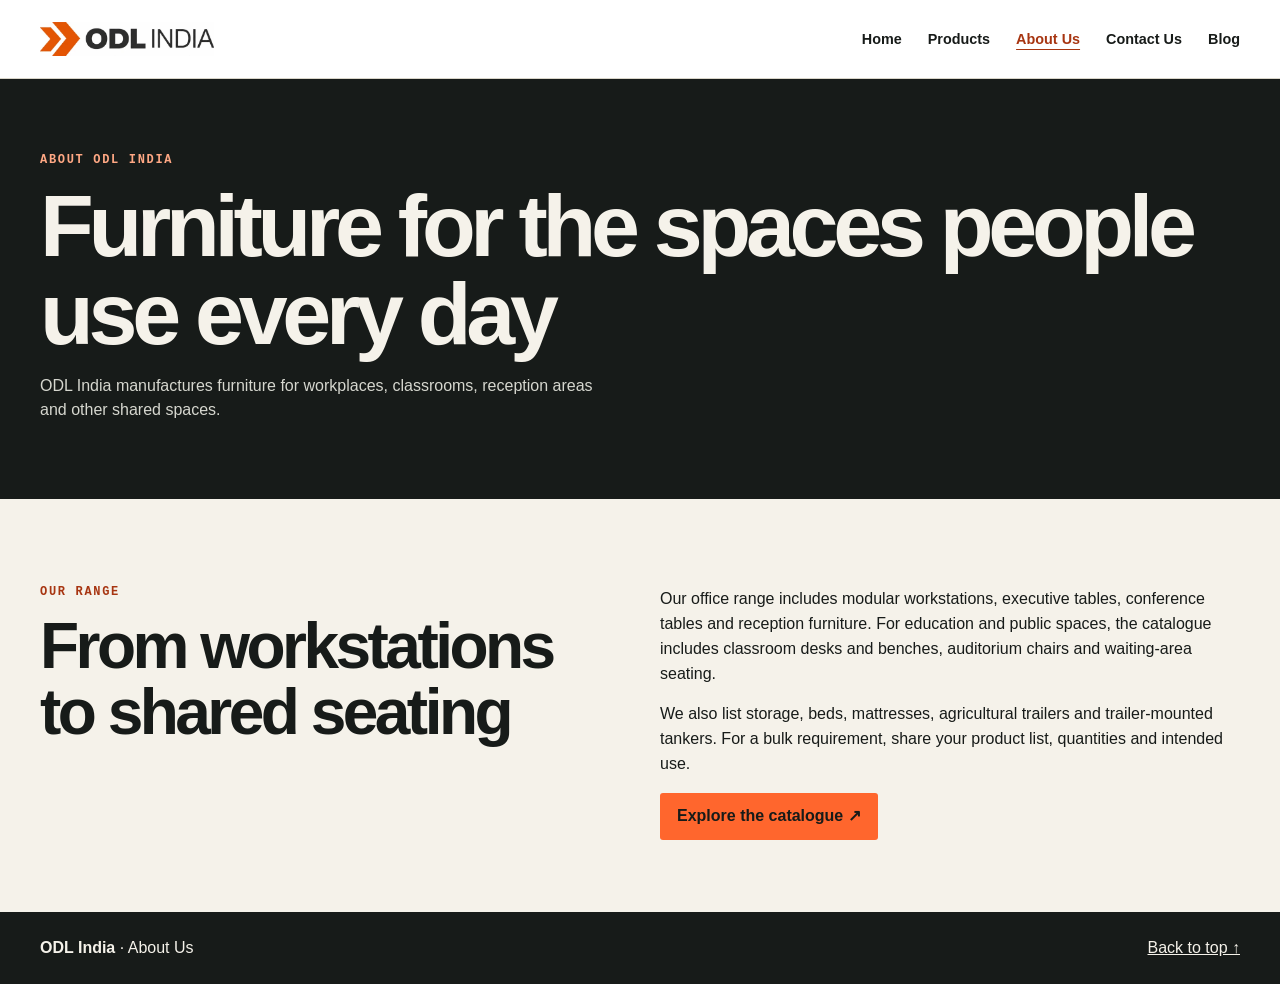
==== about.html @ 6870d9a2 "Build five-page ODL India website" ====
<!doctype html>
<html lang="en-IN">
<head>
<meta charset="utf-8">
<meta name="viewport" content="width=device-width, initial-scale=1">
<title>About Us | ODL India</title>
<meta name="description" content="Learn about ODL India’s manufacturing focus and the furniture ranges it offers for workplaces, education and shared spaces.">
<meta name="theme-color" content="#171b19">
<link rel="icon" href="data:image/svg+xml,%3Csvg xmlns='http://www.w3.org/2000/svg' viewBox='0 0 48 48'%3E%3Cpath fill='%23e95314' d='M3 13h9l11 11-11 11H3l11-11zm12-5h12l16 16-16 16H15l16-16z'/%3E%3C/svg%3E">
<link rel="stylesheet" href="styles.css">

</head>
<body>
<a class="skip" href="#main">Skip to content</a>
<header id="top"><div class="wrap nav">
<a class="brand" href="index.html" aria-label="ODL India home"><img src="[data-uri]" alt="ODL India" width="174" height="34"></a>
<nav aria-label="Main navigation"><a href="index.html">Home</a><a href="products.html">Products</a><a href="about.html" aria-current="page">About Us</a><a href="contact.html">Contact Us</a><a href="blog.html">Blog</a></nav>
</div></header>
<main id="main"><section class="page-lead"><div class="wrap"><p class="kicker">About ODL India</p><h1>Furniture for the spaces people use every day</h1><p>ODL India manufactures furniture for workplaces, classrooms, reception areas and other shared spaces.</p></div></section><section class="wrap section split"><div><p class="kicker">Our range</p><h2>From workstations to shared seating</h2></div><div><p>Our office range includes modular workstations, executive tables, conference tables and reception furniture. For education and public spaces, the catalogue includes classroom desks and benches, auditorium chairs and waiting-area seating.</p><p>We also list storage, beds, mattresses, agricultural trailers and trailer-mounted tankers. For a bulk requirement, share your product list, quantities and intended use.</p><a class="btn" href="products.html">Explore the catalogue ↗</a></div></section></main>
<footer><div class="wrap"><p><strong>ODL India</strong> · About Us</p><a href="#top">Back to top ↑</a></div></footer>
</body>
</html>
---- styles.css ----
:root{color-scheme:light;--ink:#171b19;--paper:#f5f2ea;--orange:#ff662d;--dark-orange:#a73511;--muted:#50534c;--line:#d9d5c9;--mono:ui-monospace,SFMono-Regular,Consolas,monospace}
*{box-sizing:border-box}body{margin:0;background:var(--paper);color:var(--ink);font-family:Arial,Helvetica,sans-serif;line-height:1.55}a{color:inherit}button,input,select,textarea{font:inherit}a,button,input,select,textarea{outline-offset:4px} :focus-visible{outline:3px solid #ad3c17} [hidden]{display:none!important}
.wrap{width:min(1200px,calc(100% - 48px));margin-inline:auto}.skip{position:absolute;top:0;left:1rem;z-index:2;background:white;padding:12px;transform:translateY(-110%)}.skip:focus{transform:none}
header{background:white;border-bottom:1px solid var(--line)}.nav{min-height:78px;display:flex;align-items:center;justify-content:space-between;gap:20px}.brand img{display:block;width:174px;height:auto}.nav nav{display:flex;gap:26px;align-items:center}.nav a{text-decoration:none;font-weight:700;font-size:.9rem}.nav a:hover{text-decoration:underline}
.hero{background:var(--ink);color:var(--paper);overflow:hidden}.hero-grid{display:grid;grid-template-columns:1fr 1fr;align-items:center;min-height:570px;gap:24px;padding-block:62px}.kicker{font-family:var(--mono);font-size:.75rem;letter-spacing:.14em;text-transform:uppercase;font-weight:700}.hero .kicker{color:#ffa884}.hero h1{font-size:clamp(3rem,6.8vw,6.5rem);line-height:.97;letter-spacing:-.075em;margin:22px 0 24px}.hero p:not(.kicker){color:#d6d7cf;max-width:49ch}.actions{display:flex;gap:12px;flex-wrap:wrap;margin-top:32px}.btn{display:inline-flex;align-items:center;justify-content:center;min-height:46px;padding:10px 16px;background:var(--orange);color:var(--ink);border:1px solid transparent;border-radius:3px;text-decoration:none;font-weight:700;cursor:pointer}.btn:hover{background:#ff865a}.btn.secondary{color:var(--paper);background:transparent;border-color:#747872}.btn.secondary:hover{background:#30352f}.hero figure{margin:0}.hero svg{display:block;width:100%;height:auto}.hero figcaption{color:#aeb4a9;font-family:var(--mono);font-size:.7rem;letter-spacing:.1em;text-transform:uppercase;margin-top:10px}
.band{border-bottom:1px solid var(--line)}.band .wrap{display:flex;justify-content:space-between;gap:12px;padding-block:16px;font:700 .74rem var(--mono);letter-spacing:.1em;text-transform:uppercase}.band span:last-child{color:var(--dark-orange)}
section{scroll-margin-top:20px}.section{padding-block:72px}.section h2{font-size:clamp(2.2rem,5vw,4.3rem);line-height:1.03;letter-spacing:-.055em;margin:8px 0 16px}.section .kicker{color:var(--dark-orange)}.intro{max-width:68ch;color:var(--muted)}.controls{margin:24px 0 14px}.controls label,label{display:block;font-weight:700}.controls input{width:min(100%,470px)}input,select,textarea{padding:10px 12px;background:white;border:1px solid #99998e;border-radius:3px;color:var(--ink);min-height:46px}textarea{resize:vertical}.filters{display:flex;gap:8px;flex-wrap:wrap;margin-top:14px}.filters button{padding:7px 12px;min-height:44px;background:white;border:1px solid var(--line);border-radius:3px;color:var(--ink);cursor:pointer}.filters button[aria-pressed=true]{color:white;background:var(--ink);border-color:var(--ink)}#count{min-height:24px;color:var(--muted);font-size:.9rem}.grid{display:grid;grid-template-columns:repeat(3,minmax(0,1fr));gap:12px}.grid article{background:#fff;border:1px solid var(--line);padding:19px;display:flex;flex-direction:column;min-height:165px}.card-label{display:flex;justify-content:space-between;gap:12px;margin:0;color:var(--dark-orange);font:700 .75rem var(--mono)}.grid h3{font-size:1.13rem;line-height:1.35;margin:13px 0 12px}.grid a{margin-top:auto;align-self:flex-start;min-height:44px;display:inline-flex;align-items:center;gap:6px;font-size:.88rem;font-weight:700;text-underline-offset:3px}
.about{border-block:1px solid var(--line);background:#eae5d9}.split{display:grid;grid-template-columns:1fr 1fr;gap:40px;align-items:start}.enquiry form{background:#fff;border:1px solid var(--line);padding:22px;display:grid;gap:13px;min-width:0}.enquiry input,.enquiry select,.enquiry textarea{width:100%;display:block;margin-top:5px}.enquiry .btn{justify-self:start}.form-note{font-size:.9rem;color:var(--muted);margin:0}.enquiry output{font-size:.9rem}footer{background:var(--ink);color:var(--paper)}footer .wrap{display:flex;justify-content:space-between;gap:14px;padding-block:24px}footer p{margin:0}
@media(max-width:850px){.grid{grid-template-columns:repeat(2,minmax(0,1fr))}.hero-grid{min-height:unset}.split{gap:24px}}
@media(max-width:650px){.wrap{width:calc(100% - 32px)}.nav{align-items:flex-start;flex-direction:column;gap:12px;padding-block:16px}.nav nav{gap:18px;flex-wrap:wrap}.brand img{width:144px}.hero-grid,.split{grid-template-columns:1fr}.hero-grid,.section{padding-block:42px}.hero-grid{gap:35px}.grid{grid-template-columns:1fr}.band .wrap,footer .wrap{flex-wrap:wrap}.hero h1{font-size:clamp(3rem,14vw,5rem)}}
@media(prefers-reduced-motion:no-preference){.btn,.filters button{transition:background-color .15s}}

.nav nav a[aria-current="page"]{color:var(--dark-orange);text-decoration:underline;text-underline-offset:5px}
.page-lead{background:var(--ink);color:var(--paper);padding-block:60px}
.page-lead .kicker{color:#ffa884}.page-lead h1{font-size:clamp(2.7rem,7vw,5.5rem);line-height:1;letter-spacing:-.06em;margin:12px 0 16px}
.page-lead p:last-child{max-width:64ch;color:#d6d7cf}
.catalogue-note{margin-top:24px}.home-grid article p{color:var(--muted);margin-top:0}
.blog article{max-width:75ch;border-top:1px solid var(--line);padding-block:22px}
.blog h3{font-size:1.5rem;line-height:1.25;margin:.4em 0}.blog a{font-weight:700}
@media(max-width:650px){.page-lead{padding-block:42px}.nav nav{gap:12px 18px}}
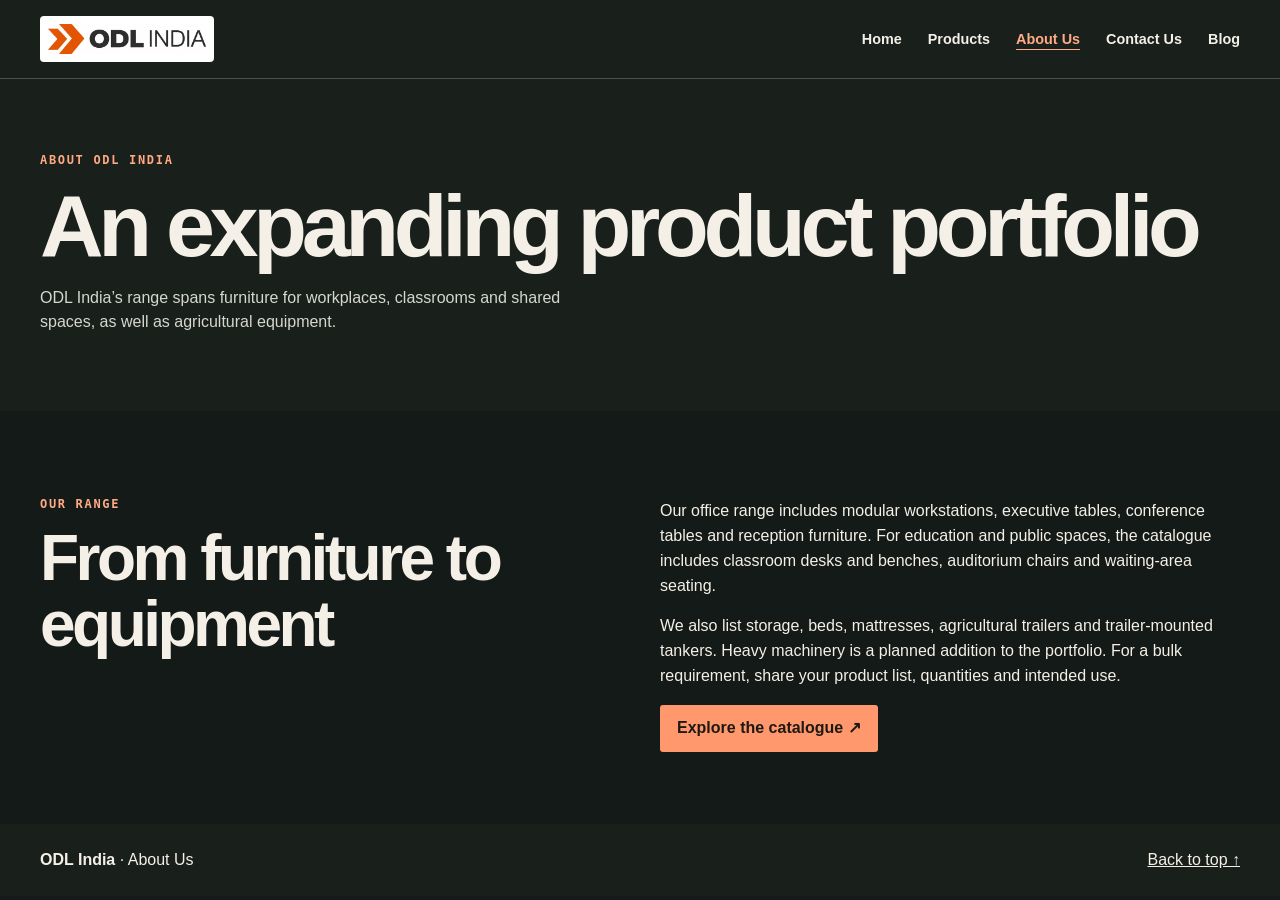
==== commit a7a9fb66: "Launch ODL India Industrial Studio redesign" ====
--- a/about.html
+++ b/about.html
@@ -4,7 +4,7 @@
 <meta charset="utf-8">
 <meta name="viewport" content="width=device-width, initial-scale=1">
 <title>About Us | ODL India</title>
-<meta name="description" content="Learn about ODL India’s manufacturing focus and the furniture ranges it offers for workplaces, education and shared spaces.">
+<meta name="description" content="Learn about ODL India’s furniture and agricultural equipment portfolio and plans for heavy machinery.">
 <meta name="theme-color" content="#171b19">
 <link rel="icon" href="data:image/svg+xml,%3Csvg xmlns='http://www.w3.org/2000/svg' viewBox='0 0 48 48'%3E%3Cpath fill='%23e95314' d='M3 13h9l11 11-11 11H3l11-11zm12-5h12l16 16-16 16H15l16-16z'/%3E%3C/svg%3E">
 <link rel="stylesheet" href="styles.css">
@@ -16,7 +16,7 @@
 <a class="brand" href="index.html" aria-label="ODL India home"><img src="[data-uri]" alt="ODL India" width="174" height="34"></a>
 <nav aria-label="Main navigation"><a href="index.html">Home</a><a href="products.html">Products</a><a href="about.html" aria-current="page">About Us</a><a href="contact.html">Contact Us</a><a href="blog.html">Blog</a></nav>
 </div></header>
-<main id="main"><section class="page-lead"><div class="wrap"><p class="kicker">About ODL India</p><h1>Furniture for the spaces people use every day</h1><p>ODL India manufactures furniture for workplaces, classrooms, reception areas and other shared spaces.</p></div></section><section class="wrap section split"><div><p class="kicker">Our range</p><h2>From workstations to shared seating</h2></div><div><p>Our office range includes modular workstations, executive tables, conference tables and reception furniture. For education and public spaces, the catalogue includes classroom desks and benches, auditorium chairs and waiting-area seating.</p><p>We also list storage, beds, mattresses, agricultural trailers and trailer-mounted tankers. For a bulk requirement, share your product list, quantities and intended use.</p><a class="btn" href="products.html">Explore the catalogue ↗</a></div></section></main>
+<main id="main"><section class="page-lead"><div class="wrap"><p class="kicker">About ODL India</p><h1>An expanding product portfolio</h1><p>ODL India’s range spans furniture for workplaces, classrooms and shared spaces, as well as agricultural equipment.</p></div></section><section class="wrap section split"><div><p class="kicker">Our range</p><h2>From furniture to equipment</h2></div><div><p>Our office range includes modular workstations, executive tables, conference tables and reception furniture. For education and public spaces, the catalogue includes classroom desks and benches, auditorium chairs and waiting-area seating.</p><p>We also list storage, beds, mattresses, agricultural trailers and trailer-mounted tankers. Heavy machinery is a planned addition to the portfolio. For a bulk requirement, share your product list, quantities and intended use.</p><a class="btn" href="products.html">Explore the catalogue ↗</a></div></section></main>
 <footer><div class="wrap"><p><strong>ODL India</strong> · About Us</p><a href="#top">Back to top ↑</a></div></footer>
 </body>
 </html>
--- a/styles.css
+++ b/styles.css
@@ -19,3 +19,37 @@
 .blog article{max-width:75ch;border-top:1px solid var(--line);padding-block:22px}
 .blog h3{font-size:1.5rem;line-height:1.25;margin:.4em 0}.blog a{font-weight:700}
 @media(max-width:650px){.page-lead{padding-block:42px}.nav nav{gap:12px 18px}}
+
+/* Industrial Studio */
+:root{color-scheme:dark;--ink:#f4f0e7;--paper:#141a17;--orange:#ff986d;--dark-orange:#ffab88;--muted:#bac6bc;--line:#47564d;--surface:#202923}
+header,footer,.page-lead,.hero,.studio-strip{background:#191f1b;color:var(--ink)}
+.brand img{background:#fff;padding:8px;border-radius:4px}
+.skip{background:#fff;color:#131814}
+.btn{color:#201912}.btn.secondary{color:var(--ink);border-color:#6a796e}
+.grid article,.filters button,.enquiry form,input,select,textarea{background:var(--surface);color:var(--ink);border-color:var(--line)}
+.filters button[aria-pressed=true]{color:#201912;background:var(--orange);border-color:var(--orange)}
+.hero-grid{grid-template-columns:minmax(0,1.07fr) minmax(0,.93fr);gap:clamp(25px,5vw,70px)}
+.hero h1{font-size:clamp(3rem,6.1vw,6.3rem)}
+.viewer{background:radial-gradient(ellipse at 50% 42%,#34473b,#202923 75%);border:1px solid var(--line)}
+.viewer-heading{display:flex;justify-content:space-between;gap:8px;padding:14px 16px;border-bottom:1px solid var(--line);color:var(--dark-orange);font:700 .72rem var(--mono);text-transform:uppercase;letter-spacing:.1em}
+.hero .viewer figcaption{margin:0;padding:0 16px 12px;text-transform:none;letter-spacing:normal;font-family:inherit;font-size:.83rem}
+.viewer figcaption strong,.viewer figcaption span{display:block}.viewer figcaption strong{color:var(--ink)}
+.viewer-controls{padding:0 16px 16px}.viewer-controls label{font-size:.82rem;margin-top:10px}
+.viewer-controls input{display:block;width:100%;accent-color:var(--orange);padding:0}
+.model-options{display:flex;flex-wrap:wrap;gap:6px}
+.model-options button{background:#1a211c;color:var(--ink);border:1px solid #64766a;padding:6px 9px;min-height:42px;font-size:.8rem}
+.model-options button[aria-pressed=true]{color:#201912;background:var(--orange);border-color:var(--orange)}
+.division-grid{display:grid;grid-template-columns:repeat(3,minmax(0,1fr));gap:14px;margin-top:28px}
+.division{display:flex;flex-direction:column;align-items:flex-start;min-height:255px;padding:22px;background:var(--surface);border:1px solid var(--line)}
+.division svg{color:var(--orange)}.division h3{font-size:1.45rem;line-height:1.15;margin:6px 0}.division p:not(.kicker){color:var(--muted);margin:8px 0 20px}
+.division a,.division .planned{margin-top:auto;font-weight:700}.planned{border:1px solid var(--line);padding:3px 8px;color:var(--muted);font-size:.82rem}
+.studio-strip{border-top:1px solid var(--line)}.studio-strip .actions{margin-top:16px}
+:focus-visible{outline-color:var(--orange)}
+@media(max-width:800px){.hero-grid{grid-template-columns:minmax(0,1fr)}.division-grid{grid-template-columns:minmax(0,1fr)}.division{min-height:0}}
+@media(prefers-reduced-motion:no-preference){.division{transition:border-color .2s,transform .2s}.division:hover,.division:focus-within{transform:translateY(-3px);border-color:var(--orange)}}
+@supports(animation-timeline:view()){
+  @media(prefers-reduced-motion:no-preference){
+    .division{animation:studio-rise linear both;animation-timeline:view();animation-range:entry 0% entry 85%}
+    @keyframes studio-rise{from{translate:0 20px;opacity:.72}to{translate:0 0;opacity:1}}
+  }
+}
